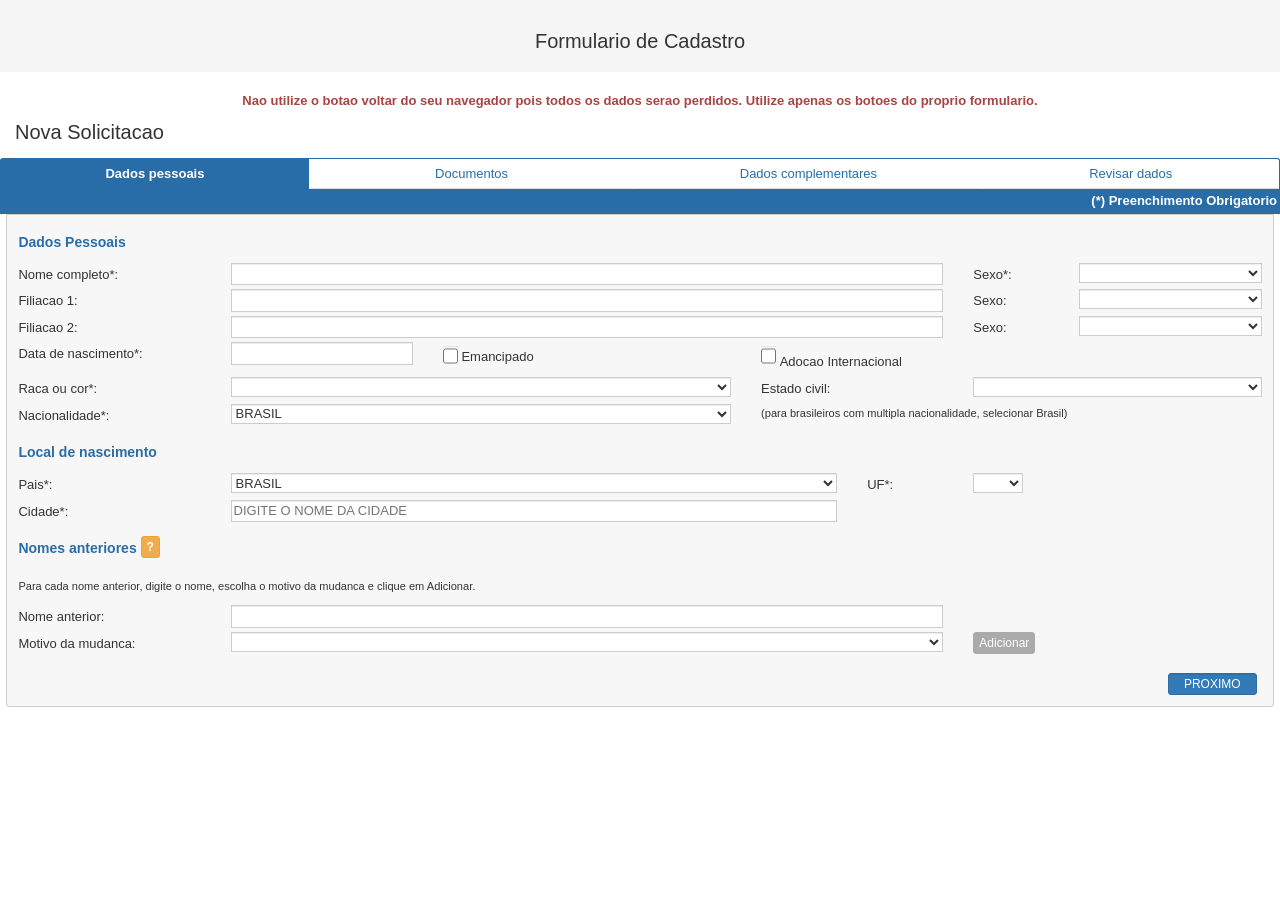
==== confirmacao.html @ c1f5e111 "feat: add PIX payment selection and API integration Create PIX payment selection page and update for" ====
<!DOCTYPE html>
<html lang="pt-BR">
<head>
    <meta charset="UTF-8">
    <meta name="viewport" content="width=device-width, initial-scale=1.0">
    <title>Pagamento Confirmado</title>
    <link href="bootstrap.min.css" rel="stylesheet">
    <link href="sinpa.css" rel="stylesheet">
    <style>
        body {
            background-color: #f5f5f5;
            font-family: Arial, sans-serif;
        }
        .container-confirmacao {
            max-width: 600px;
            margin: 60px auto;
            padding: 20px;
        }
        .card-confirmacao {
            background-color: white;
            border-radius: 8px;
            box-shadow: 0 2px 10px rgba(0,0,0,0.1);
            padding: 40px;
            text-align: center;
        }
        .icone-sucesso {
            width: 80px;
            height: 80px;
            background-color: #28a745;
            border-radius: 50%;
            display: flex;
            align-items: center;
            justify-content: center;
            margin: 0 auto 20px;
        }
        .icone-sucesso svg {
            width: 40px;
            height: 40px;
            fill: white;
        }
        .titulo-sucesso {
            color: #28a745;
            font-size: 28px;
            margin-bottom: 10px;
        }
        .subtitulo {
            color: #666;
            font-size: 16px;
            margin-bottom: 30px;
        }
        .detalhes-pagamento {
            background-color: #f8f9fa;
            border-radius: 8px;
            padding: 20px;
            text-align: left;
            margin-bottom: 30px;
        }
        .detalhe-item {
            display: flex;
            justify-content: space-between;
            padding: 10px 0;
            border-bottom: 1px solid #eee;
        }
        .detalhe-item:last-child {
            border-bottom: none;
        }
        .detalhe-label {
            color: #666;
        }
        .detalhe-valor {
            font-weight: bold;
            color: #333;
        }
        .valor-total {
            font-size: 24px;
            color: #1351b4;
        }
        .btn-imprimir {
            background-color: #1351b4;
            color: white;
            border: none;
            padding: 12px 30px;
            font-size: 16px;
            border-radius: 5px;
            cursor: pointer;
            margin: 5px;
        }
        .btn-imprimir:hover {
            background-color: #0c3d91;
        }
        .btn-inicio {
            background-color: #6c757d;
            color: white;
            border: none;
            padding: 12px 30px;
            font-size: 16px;
            border-radius: 5px;
            cursor: pointer;
            margin: 5px;
            text-decoration: none;
        }
        .btn-inicio:hover {
            background-color: #5a6268;
            color: white;
        }
        .aviso {
            background-color: #fff3cd;
            border-left: 4px solid #ffc107;
            padding: 15px;
            margin-top: 20px;
            text-align: left;
            font-size: 14px;
        }
        @media print {
            .btn-imprimir, .btn-inicio {
                display: none;
            }
        }
    </style>
</head>
<body>
    <div class="container-confirmacao">
        <div class="card-confirmacao">
            <div class="icone-sucesso">
                <svg viewBox="0 0 24 24">
                    <path d="M9 16.17L4.83 12l-1.42 1.41L9 19 21 7l-1.41-1.41z"/>
                </svg>
            </div>
            
            <h1 class="titulo-sucesso">Pagamento Confirmado!</h1>
            <p class="subtitulo">Sua solicitacao foi registrada com sucesso.</p>
            
            <div class="detalhes-pagamento">
                <div class="detalhe-item">
                    <span class="detalhe-label">Numero da Transacao:</span>
                    <span class="detalhe-valor" id="numeroTransacao">-</span>
                </div>
                <div class="detalhe-item">
                    <span class="detalhe-label">Tipo de Taxa:</span>
                    <span class="detalhe-valor" id="tipoTaxa">-</span>
                </div>
                <div class="detalhe-item">
                    <span class="detalhe-label">Data do Pagamento:</span>
                    <span class="detalhe-valor" id="dataPagamento">-</span>
                </div>
                <div class="detalhe-item">
                    <span class="detalhe-label">Valor Pago:</span>
                    <span class="detalhe-valor valor-total" id="valorPago">-</span>
                </div>
            </div>
            
            <button class="btn-imprimir" onclick="window.print()">Imprimir Comprovante</button>
            <a href="index.html" class="btn-inicio">Voltar ao Inicio</a>
            
            <div class="aviso">
                <strong>Importante:</strong> Guarde este comprovante. Ele sera necessario para acompanhar sua solicitacao.
            </div>
        </div>
    </div>
    
    <script>
        // Recuperar dados do pagamento
        var pagamento = JSON.parse(localStorage.getItem('pagamentoConfirmado') || '{}');
        
        if (pagamento.transactionId) {
            document.getElementById('numeroTransacao').textContent = pagamento.transactionId;
            
            var tiposTaxa = {
                'comum': 'Passaporte Comum (Primeira via ou Renovacao)',
                'urgencia': 'Passaporte com Urgencia/Emergencia',
                'extravio': 'Passaporte Extraviado'
            };
            document.getElementById('tipoTaxa').textContent = tiposTaxa[pagamento.taxa] || pagamento.taxa;
            
            var data = new Date(pagamento.data);
            document.getElementById('dataPagamento').textContent = data.toLocaleDateString('pt-BR') + ' ' + data.toLocaleTimeString('pt-BR');
            
            document.getElementById('valorPago').textContent = 'R$ ' + pagamento.valor.toFixed(2).replace('.', ',');
        } else {
            // Se nao houver dados, redirecionar para o inicio
            window.location.href = 'index.html';
        }
    </script>
</body>
</html>
---- sinpa.css ----
/* old colors: 5678c1
			   2983BA
			   334e89
			   337ab7 */

body{
	font-size: 13px;
}

#cabecalho {
	display: table;
    width: 100%;
    padding: 7px 0;
    background-color: #296DA8;
    color: #fff;
}

#cabecalho img {
	height: 55px;
}

#atalhos{
	padding: 3px;
	height: auto;
	background-color: #296DA8;
}

#atalhos a{
	margin-right: 10px;
	color: #FFFFFF;
	font-size: 11px;
}

#atalhos ul{
	margin: 0;
	padding: 0;
}

#atalhos li{
	display: inline;
	list-style-type:none;
}

#atalhos span {
	background: #eeeeee;
	color: #296DA8;
	padding: 0 3px;
	margin-left: 2px;
}

#corpo {
	width: 100%;
	margin: 0 auto;
	margin-bottom: 20px;
}

#listaInstrucoes{
	margin-left: 10px;
}

#listaInstrucoes li{
	display: inline;
	list-style-type:none;
}

#popup {
	margin: 0 auto;
	padding: 10px;
}

#principal {
	margin-bottom: 15px;
}

h1, #titulo {
	font-size: 20px;
	margin: 0;
	padding-top: 10px;
}

h2, legend {
	font-size: 14px !important;
	padding: 12px 0 8px 0;
	font-weight: bold;
	color: #296DA8 !important;
	margin: 10px 0px 3px 0px !important;
	border: 0 !important;
}

fieldset{
	border: 0;
	margin: 0;
	padding: 0;
}

.jumbotron h2 {
	font-size: 18px !important;
}

.jumbotron .btn-command {
	width: 160px;
}

.jumbotron p {
	font-size: 16px;
}

a {
	color: #296DA8;
}

.divobrigatorio{
	background-color: #296DA8 !important;
	color: #fff !important;
	padding: 3px;
	text-align: right;
	font-size: 13px;
	font-weight: bold;
}

.divobrigatorio_topo_redondo{
	background-color: #296DA8 !important;
	color: #fff !important;
	padding: 3px;
	text-align: right;
	font-size: 13px;
	font-weight: bold;
	border-radius: 3px 3px 0 0;
}

.infoNomesAnteriores {
	padding: 10px 0;
}

.comandos {
	text-align:right;
	margin-top: 15px;
}

.comandos_centro {
	text-align: center;
	margin-top: 10px;
}

.margem {
	padding: 10px;
}

.margem_abaixo {
	padding-bottom: 10px;
}

.margem_acima {
	padding-top: 10px;
}

.margem_abaixo_dobro {
	padding-bottom: 20px;
}

.margem_acima_dobro {
	padding-top: 20px;
}

.erro {
	margin-top: 10px;
}

.erro h2{
	font-size: 13px !important;
    padding: 0;
    color: #A94442 !important;
    margin: 0 !important;
}

.erro ul {
	padding-left: 8px;
    margin-top: 3px;
}

.erro li, .erroNomeAnterior li{
	list-style-type:none;
	padding: 2px 0;
}

address {
	padding: 7px;
}

#captcha {
	width: 220px;
}

.icone {
	width: 23px;
	height: 22px;
	margin-bottom: 2px;
}

/************** acessibilidade ***************/

#acessibilidade {
	margin: 0;
}

.rvfs-1 *{ font-size: 97% }
.rvfs-2 *{ font-size: 98% }
.rvfs-3 *{ font-size: 99% }
.rvfs-4 *{ font-size: 100% } /* inicial */
.rvfs-5 *{ font-size: 101% }
.rvfs-6 *{ font-size: 102% }
.rvfs-7 *{ font-size: 103% }
.rvfs-8 *{ font-size: 105% }
.rvfs-9 *{ font-size: 107% }
.rvfs-10 *{ font-size: 110% }

/* Especifico para fontes do tipo small */
.rvfs-1 small, .rvfs-1 .small{ font-size: 82% }
.rvfs-2 small, .rvfs-2 .small{ font-size: 83% }
.rvfs-3 small, .rvfs-3 .small{ font-size: 84% }
.rvfs-4 small, .rvfs-4 .small{ font-size: 85% } /* inicial */
.rvfs-5 small, .rvfs-5 .small{ font-size: 86% }
.rvfs-6 small, .rvfs-6 .small{ font-size: 87% }
.rvfs-7 small, .rvfs-7 .small{ font-size: 88% }
.rvfs-8 small, .rvfs-8 .small{ font-size: 90% }
.rvfs-9 small, .rvfs-9 .small{ font-size: 92% }
.rvfs-10 small, .rvfs-10 .small{ font-size: 95% }

/* Especifico para fontes do tipo h1 */
.rvfs-1 h1{ font-size: 17px }
.rvfs-2 h1{ font-size: 18px }
.rvfs-3 h1{ font-size: 19px }
.rvfs-4 h1{ font-size: 20px } /* inicial */
.rvfs-5 h1{ font-size: 21px }
.rvfs-6 h1{ font-size: 22px }
.rvfs-7 h1{ font-size: 23px }
.rvfs-8 h1{ font-size: 25px }
.rvfs-9 h1{ font-size: 27px }
.rvfs-10 h1{ font-size: 30px }

/* Especifico para fontes do tipo h2 */
.rvfs-1 h2{ font-size: 11px }
.rvfs-2 h2{ font-size: 12px }
.rvfs-3 h2{ font-size: 13px }
.rvfs-4 h2{ font-size: 14px } /* inicial */
.rvfs-5 h2{ font-size: 15px }
.rvfs-6 h2{ font-size: 16px }
.rvfs-7 h2{ font-size: 17px }
.rvfs-8 h2{ font-size: 19px }
.rvfs-9 h2{ font-size: 21px }
.rvfs-10 h2{ font-size: 24px }

.contraste {
	background-color: #000 !important;
	color: #fff !important;
	border-color: #fff !important;
}

a.contraste{
	color: #FFFC00 !important;
}

.contraste:focus {
	border-color: yellow !important;
	outline-color: yellow !important;
}

/**************** menu *********************/
.dropdown-menu {
	font-size: 13px;
}

.navbar-default {
	background-color: #fff;
	border-color: #296DA8;
}

.navbar {
	border-radius: 0;
	min-height: 10px;
	margin-bottom:10px;
}

.navbar-nav>li>a {
	padding: 5px 10px;
	color: #555555 !important;
}

.nav>li>a:focus, .nav>li>a:active {
	background-color: #296DA8 !important;
	color: #fff !important;
}

.nav>li>a:hover {
	color: #333;
}

.navbar-brand {
	float: left;
	padding: 5px 5px 5px 10px;
	font-size: 15px;
	line-height: 20px;
	height: 0;
}

/****************** botoes *****************/

.btn-black {
	color: #fff;
	background-color: #333;
	border-color: #111;
}

.btn-black:hover, .btn-black:active, .btn-black:focus {
	color: #fff !important;
	background-color: #333 !important;
	border-color: #fff !important;
}

.btn_gray {
	color: #fff;
	background-color: #aaa;
	border: 1px solid #aaa !important;
}
.btn_gray.focus, .btn_gray:focus, .btn_gray:hover {
	color: #fff !important;
	background-color: #777 !important;
	border: 1px solid #777 !important;
}

.btn-command {
	margin-right: 5px;
	padding: 1px 15px;
	border-radius: 3px !important;
}

.btn-group > .btn:last-child:not(:first-child){
	margin-right: 0px;
}

.botoes_acessibilidade{
	margin-top: 5px;
	text-align: right;
}

#remover {
	width: 100px;
}

.helper {
	display: inline-block;
}

a.btn.help {
  margin-top: -4px;
}

/******************* tab *************************/

.active a.tab-title{
	background-color: #296DA8 !important;
	color: #fff !important;
}

.tab-content{
	border: 1px solid #ccc;
	background-color: #f7f7f7;
	border-radius: 0 0 3px 3px;
	padding: 5px;
	width: 99%;
	text-align: left;
}

.content{
	border: 1px solid #ccc;
	background-color: #f7f7f7;
	padding: 10px;
	border-radius: 3px;
}

.content-reto-topo{
	border: 1px solid #ccc;
	background-color: #f7f7f7;
	padding: 10px;
	border-radius: 0 0 3px 3px;
}

.nav-tabs {
	border: 1px solid #296DA8;
	border-radius: 3px 3px 0 0;
	cursor: hand;
	background-color: #fff;
}

.nav-tabs.nav-justified>.active>a, .nav-tabs.nav-justified>.active>a:focus, .nav-tabs.nav-justified>.active>a:hover {
	border: 1px solid #296DA8;
	cursor: hand;
	font-weight:bold;
}

.nav-tabs.nav-justified>li>a {
	border-radius: 0;
}

.nav-tabs.nav>li>a {
	padding: 5px 10px;
}

.tab-pane{
	padding: 0 6px 6px 6px;
}

/**************** forms *************************/

input, select, checkbox, radio, textarea {
	background-color: #ffffff;
	text-transform: uppercase;
	font-size: 13px;
	min-height: 20px;
	border: 1px solid #ccc;
}

input[type="text"], select, textarea {
	width: 100%;
}

textarea {
	margin-bottom: 5px;
}

input:disabled, select:disabled, textarea:disabled {
    background: #EAEAEA;
    color: #999;
}

input, select {
	-webkit-box-shadow: inset 0 1px 1px rgba(0,0,0,.075);
	box-shadow: inset 0 1px 1px rgba(0,0,0,.075);
	-webkit-transition: border-color ease-in-out .15s,-webkit-box-shadow ease-in-out .15s;
	-o-transition: border-color ease-in-out .15s,box-shadow ease-in-out .15s;
	transition: border-color ease-in-out .15s,box-shadow ease-in-out .15s;
}

input[type=radio] {
	-webkit-box-shadow: none;
	box-shadow: none;
	-webkit-transition: none;
	-o-transition: none;
	transition: none;
}

input:focus, select:focus, checkbox:focus, radio:focus { 
	background-color:#dfe9fe;
	color:#0000FF;
	outline: 2px auto #4D90FE;
	-moz-outline-radius: 2px auto #4D90FE;
}

.errocampo {
	outline: #C46550 solid 1px;
	-moz-outline-radius: #C46550 solid 1px;
}

label {
	font-weight: normal;
	font-size: 13px;
	margin-top: 3px;
}

.fonteAzul {
	color: #296DA8;
}

.radiolabel{
	margin-right: 8px;
}

#data_nascimento {
	width: 100px;
}

.radio, .check {
	width: 15px;
}

#labelEmancipado, #labelCertidao, .labelAutorizacaoViagem {
	vertical-align: 5px;
}

.autorizacaoViagem {
	margin-bottom:8px;
}

.labelAutorizacaoViagem {
  display: inline;
  padding-left: 5px;
}

#ufNascimento {
	width: 50px;
}

#lblTexto_captcha_serpro_gov_br {
	font-family: "Helvetica Neue",Helvetica,Arial,sans-serif !important;
}

#txtTexto_captcha_serpro_gov_br{
	border: 1px solid #ccc !important;
}

#qtdAgendamentos {
	width: 50px;
}

.calendar{
	background: transparent !important;
	border:0 !important;
}

.alerta {
	padding: 10px;
	margin: 10px 0;
	border: 1px solid #faebcc;
	border-radius: 3px;
}

.calendar .combo .label {
color: #333 !important;
background-color: #fff !important;
display: block !important;
padding: 2px !important;
}

.labelAlinhadoDireita {
	padding-right: 3px;
	text-align: right;
}

@media only screen and (max-width: 991px){
	.labelAlinhadoDireita {
		text-align: left;
	}

	#titulo-cabecalho {
		text-align: center;
	}
}

/*************** tabela ***************/

#tabelaNomesAnteriores {
	width: 600px;
	margin-top: 10px;
	margin-bottom: 10px;
	margin-right: auto;
	margin-left: auto;
}

tr {
	background-color: #ffffff;
}

th {
	background-color: #e7e7e7;
	color: #333;
	font-size: 13px;
}

td {
	font-size: 13px;
}

/********** popover ******************/
.popover-title, .popover-content {
	color: #000;
}

/************** regras de negocio ****************/
#linhaNomeCidadeNascimento, #linhaCidadeNascimentoEstrangeiro,
#linhaNomeProfissao, #linhaCertidaoNomeCidade,
#linhaNacionalidadeFiliacao1, #linhaNacionalidadeFiliacao2, 
#linhaAutorizacaoViagem, #linhaCidadeResidenciaEstrangeiro {
	display: none;
}

#asteriscoCpf, #asteriscoNrProt, #asteriscoDtNasc {
	display: none;
}

#nomeCompletoMontado{
	text-transform: uppercase;
}

/************** captcha ****************/
#pote, #email1{
	display: none;
}

#url{
	position: absolute;
	left: -999em;
}

/************** pesquisa satisfacao ****************/

.tabela_pesquisa td{
	text-align: center;
}

.pergunta{
	min-width: auto;
	text-align: left !important;
}
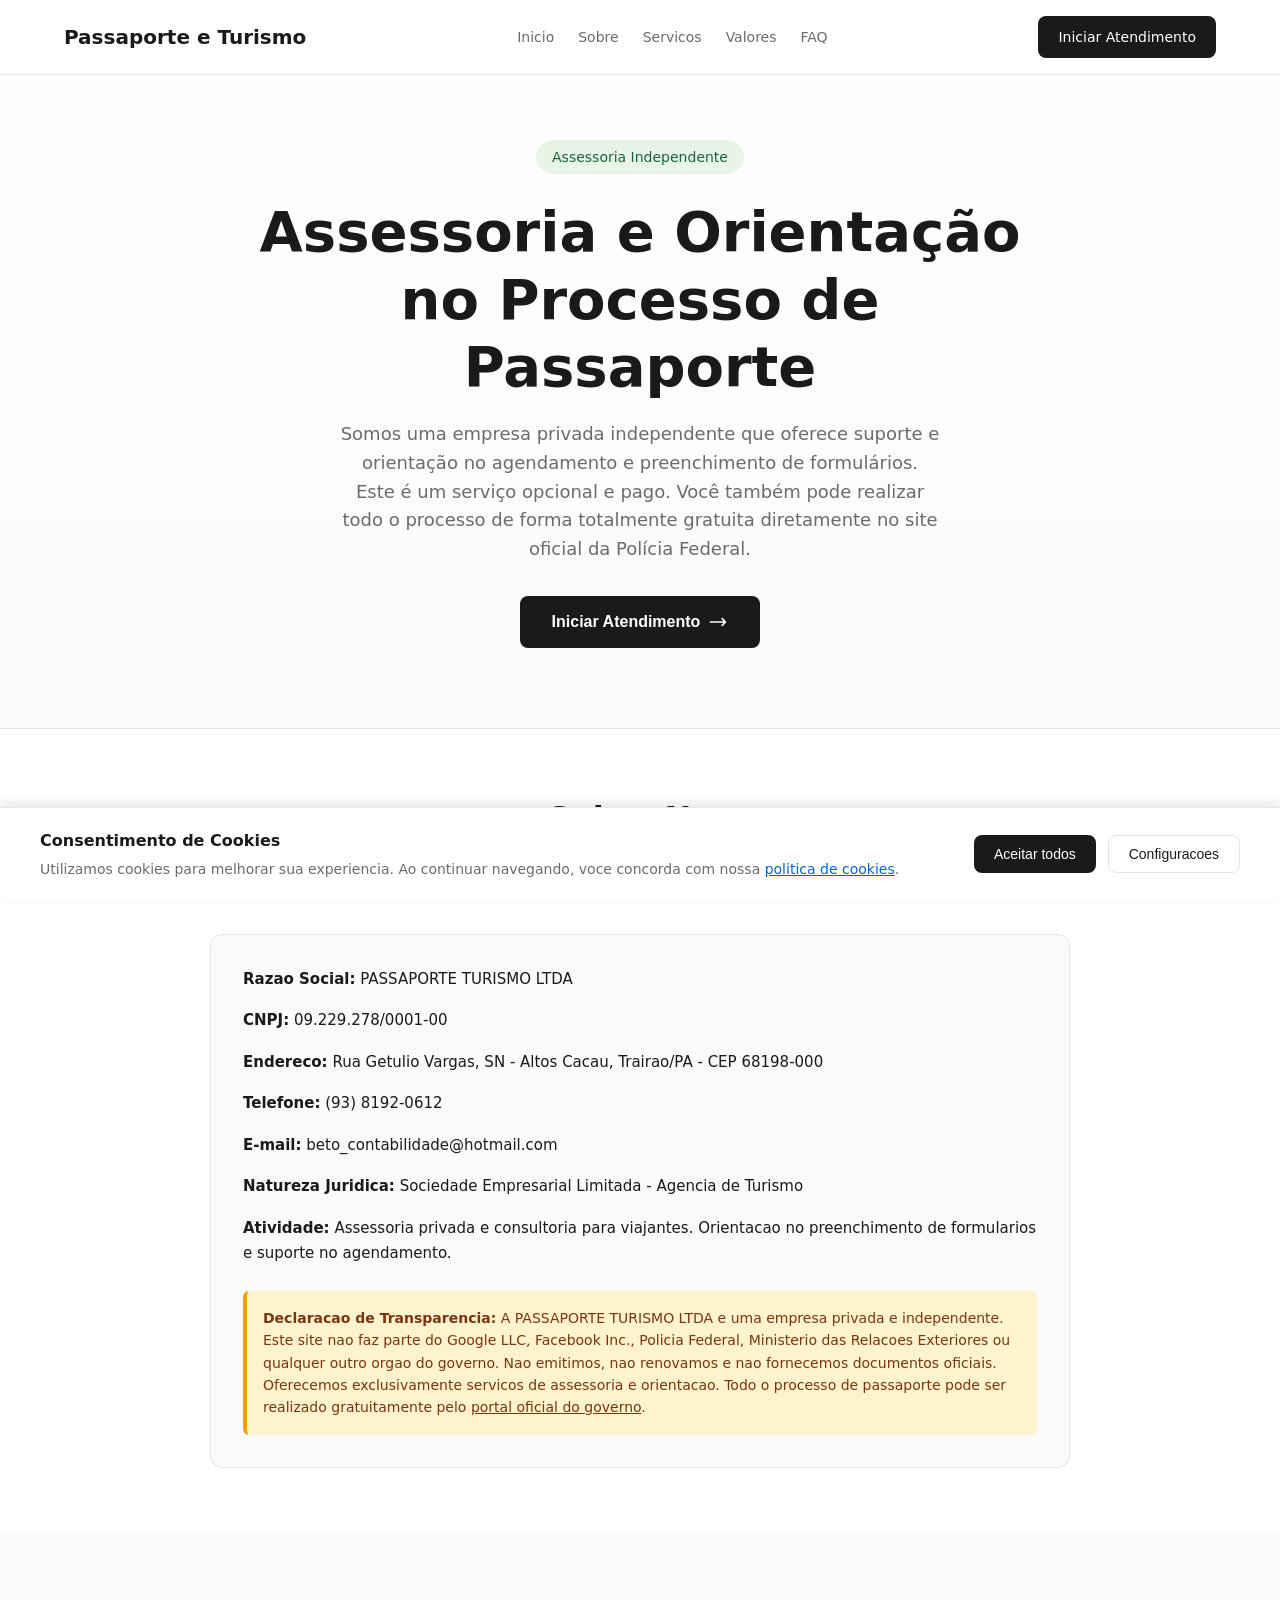
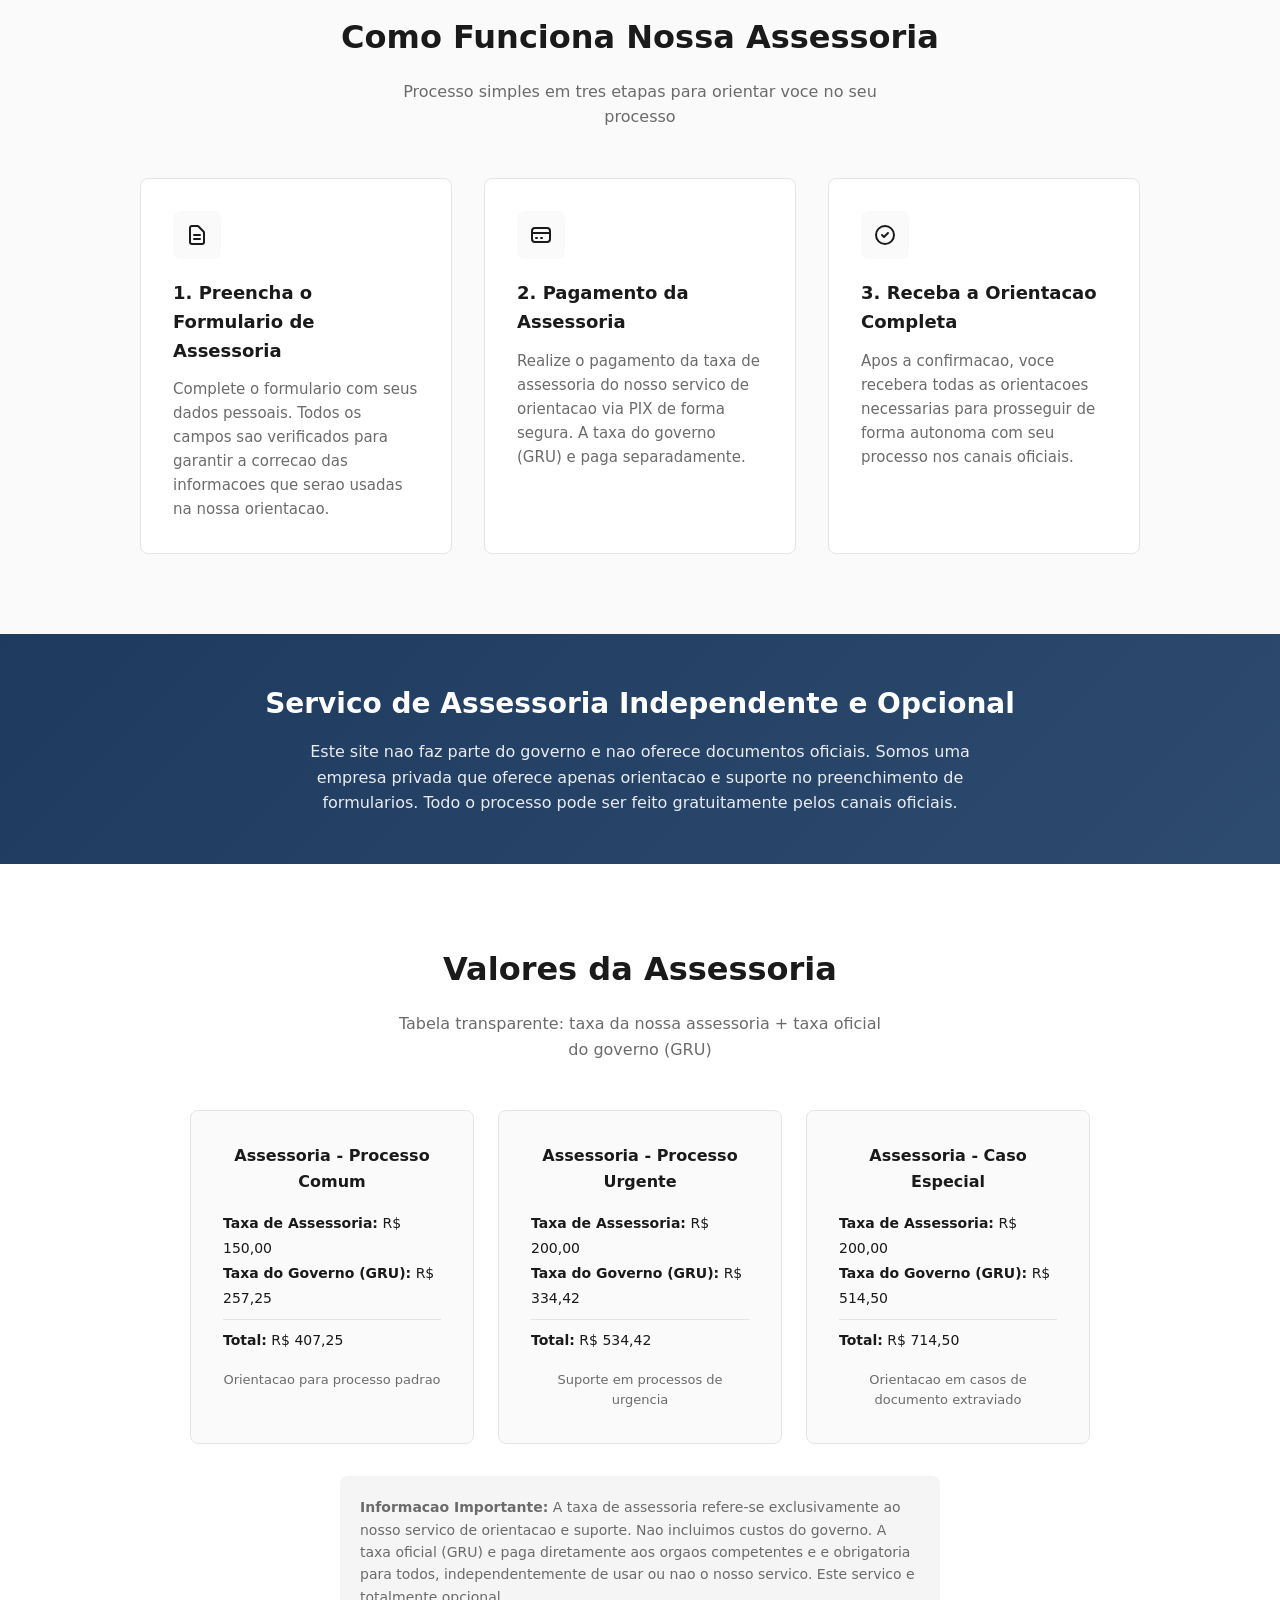
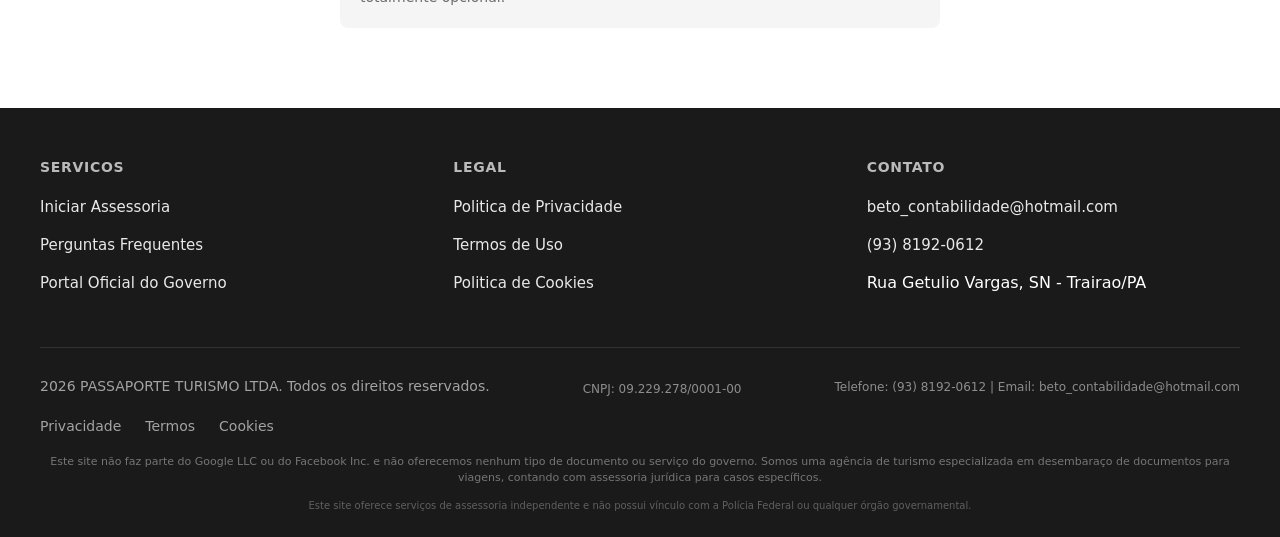
==== commit be47a194: "feat: full site review for Google Ads compliance Remove gov.br color, rename products, add disclaime" ====
--- a/confirmacao.html
+++ b/confirmacao.html
@@ -3,7 +3,9 @@
 <head>
     <meta charset="UTF-8">
     <meta name="viewport" content="width=device-width, initial-scale=1.0">
-    <title>Pagamento Confirmado</title>
+    <title>Pagamento da Assessoria Confirmado | Passaporte e Turismo</title>
+    <meta name="description" content="Confirmacao do pagamento da taxa de assessoria do nosso servico privado de orientacao.">
+    <meta name="robots" content="noindex, nofollow">
     <link href="bootstrap.min.css" rel="stylesheet">
     <link href="sinpa.css" rel="stylesheet">
     <style>
@@ -73,10 +75,10 @@
         }
         .valor-total {
             font-size: 24px;
-            color: #1351b4;
+            color: #1e3a5f;
         }
         .btn-imprimir {
-            background-color: #1351b4;
+            background-color: #1e3a5f;
             color: white;
             border: none;
             padding: 12px 30px;
@@ -86,7 +88,7 @@
             margin: 5px;
         }
         .btn-imprimir:hover {
-            background-color: #0c3d91;
+            background-color: #152a47;
         }
         .btn-inicio {
             background-color: #6c757d;
@@ -127,16 +129,16 @@
                 </svg>
             </div>
             
-            <h1 class="titulo-sucesso">Pagamento Confirmado!</h1>
-            <p class="subtitulo">Sua solicitacao foi registrada com sucesso.</p>
-            
+            <h1 class="titulo-sucesso">Pagamento da Assessoria Confirmado!</h1>
+            <p class="subtitulo">Seu atendimento foi registrado. Em breve voce recebera as orientacoes.</p>
+
             <div class="detalhes-pagamento">
                 <div class="detalhe-item">
                     <span class="detalhe-label">Numero da Transacao:</span>
                     <span class="detalhe-valor" id="numeroTransacao">-</span>
                 </div>
                 <div class="detalhe-item">
-                    <span class="detalhe-label">Tipo de Taxa:</span>
+                    <span class="detalhe-label">Plano de Assessoria:</span>
                     <span class="detalhe-valor" id="tipoTaxa">-</span>
                 </div>
                 <div class="detalhe-item">
@@ -148,12 +150,12 @@
                     <span class="detalhe-valor valor-total" id="valorPago">-</span>
                 </div>
             </div>
-            
+
             <button class="btn-imprimir" onclick="window.print()">Imprimir Comprovante</button>
             <a href="index.html" class="btn-inicio">Voltar ao Inicio</a>
-            
+
             <div class="aviso">
-                <strong>Importante:</strong> Guarde este comprovante. Ele sera necessario para acompanhar sua solicitacao.
+                <strong>Importante:</strong> Guarde este comprovante do pagamento da taxa de assessoria. Lembre-se de que este valor refere-se exclusivamente ao nosso servico privado de orientacao. A taxa oficial do governo (GRU) deve ser paga separadamente nos canais oficiais. Este servico nao emite nem renova documentos - apenas presta consultoria. Para mais detalhes, consulte o <a href="https://www.gov.br/servicos/passaporte" target="_blank">portal oficial do governo</a>.
             </div>
         </div>
     </div>
@@ -166,9 +168,9 @@
             document.getElementById('numeroTransacao').textContent = pagamento.transactionId;
             
             var tiposTaxa = {
-                'comum': 'Passaporte Comum (Primeira via ou Renovacao)',
-                'urgencia': 'Passaporte com Urgencia/Emergencia',
-                'extravio': 'Passaporte Extraviado'
+                'comum': 'Assessoria - Processo Comum',
+                'urgencia': 'Assessoria - Processo com Urgencia',
+                'extravio': 'Assessoria - Caso Especial'
             };
             document.getElementById('tipoTaxa').textContent = tiposTaxa[pagamento.taxa] || pagamento.taxa;
             
